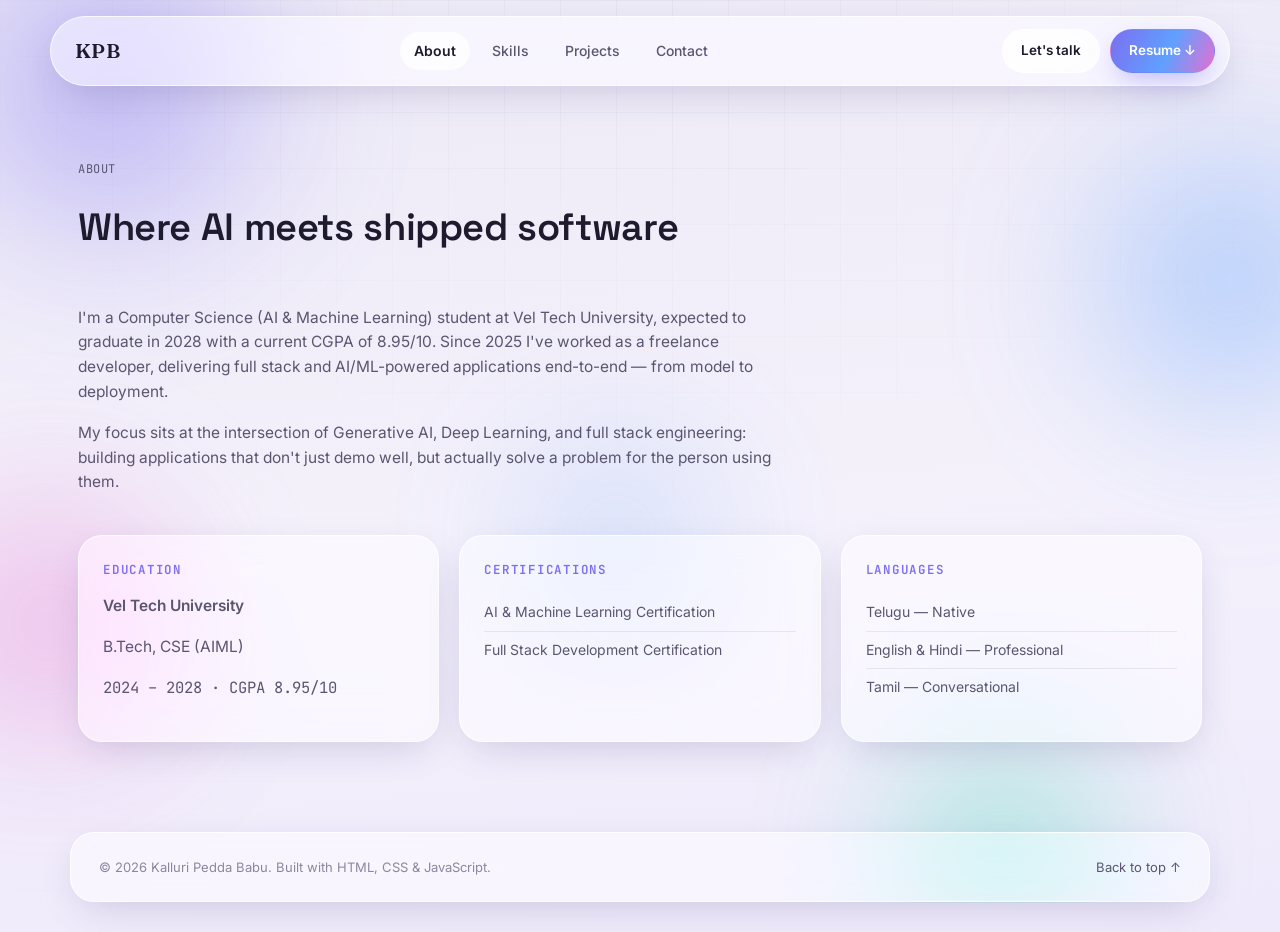
==== about.html @ ea3fc59e "Add files via upload" ====
<!DOCTYPE html>
<html lang="en">
<head>
<meta charset="UTF-8">
<meta name="viewport" content="width=device-width, initial-scale=1.0">
<title>About — Kalluri Pedda Babu</title>
<meta name="description" content="About Kalluri Pedda Babu — AI/ML Engineer and Full Stack Developer, CSE (AIML) student at Vel Tech University.">
<link rel="preconnect" href="https://fonts.googleapis.com">
<link href="https://fonts.googleapis.com/css2?family=Fraunces:opsz,wght@9..144,500;9..144,600&family=Space+Grotesk:wght@400;500;600;700&family=Inter:wght@400;500;600&family=JetBrains+Mono:wght@400;500&display=swap" rel="stylesheet">
<link rel="stylesheet" href="style.css">
</head>
<body>

<div class="bg-blobs" aria-hidden="true">
  <span class="blob blob-1"></span>
  <span class="blob blob-2"></span>
  <span class="blob blob-3"></span>
  <span class="blob blob-4"></span>
  <span class="blob blob-5"></span>
</div>
<div class="grid-overlay" aria-hidden="true"></div>

<!-- ===== NAV ===== -->
<header class="nav-wrap">
  <div class="nav glass" id="nav">
    <a href="index.html" class="logo">KPB</a>
    <nav class="nav-links" id="navLinks">
      <a href="about.html" class="active">About</a>
      <a href="skills.html">Skills</a>
      <a href="projects.html">Projects</a>
      <a href="contact.html">Contact</a>
    </nav>
    <div class="nav-right">
      <a href="contact.html" class="btn btn-glass nav-cta">Let's talk</a>
      <a href="Kalluri_Pedda_Babu_Resume.pdf" download class="btn btn-gradient nav-cta">Resume ↓</a>
    </div>
    <button class="nav-toggle" id="navToggle" aria-label="Toggle menu" aria-expanded="false">
      <span></span><span></span><span></span>
    </button>
  </div>
</header>

<!-- ===== ABOUT ===== -->
<section class="section" id="about">
  <div class="section-inner about-grid">
    <div class="section-head">
      <p class="eyebrow">About</p>
      <h2>Where AI meets shipped software</h2>
    </div>
    <div class="about-body">
      <p>
        I'm a Computer Science (AI & Machine Learning) student at Vel Tech University,
        expected to graduate in 2028 with a current CGPA of 8.95/10. Since 2025 I've worked
        as a freelance developer, delivering full stack and AI/ML-powered applications
        end-to-end — from model to deployment.
      </p>
      <p>
        My focus sits at the intersection of Generative AI, Deep Learning, and full stack
        engineering: building applications that don't just demo well, but actually solve a
        problem for the person using them.
      </p>

      <div class="about-cols">
        <div class="about-col glass">
          <h3>Education</h3>
          <div class="edu-item">
            <p class="edu-school">Vel Tech University</p>
            <p class="edu-degree">B.Tech, CSE (AIML)</p>
            <p class="edu-meta">2024 – 2028 · CGPA 8.95/10</p>
          </div>
        </div>
        <div class="about-col glass">
          <h3>Certifications</h3>
          <ul class="cert-list">
            <li>AI &amp; Machine Learning Certification</li>
            <li>Full Stack Development Certification</li>
          </ul>
        </div>
        <div class="about-col glass">
          <h3>Languages</h3>
          <ul class="cert-list">
            <li>Telugu — Native</li>
            <li>English &amp; Hindi — Professional</li>
            <li>Tamil — Conversational</li>
          </ul>
        </div>
      </div>
    </div>
  </div>
</section>

<footer class="footer glass">
  <p>© <span id="year"></span> Kalluri Pedda Babu. Built with HTML, CSS &amp; JavaScript.</p>
  <a href="index.html" class="back-top">Back to top ↑</a>
</footer>

<script src="script.js"></script>
</body>
</html>
---- style.css ----
/* =========================================================
   Tokens — Liquid Glass theme
   ========================================================= */
:root{
  --bg-1:          #EDEAF7;
  --bg-2:          #F4F1FB;
  --ink:           #1E1B2E;
  --ink-dim:       #5B5670;
  --ink-faint:     #8B87A0;

  --glass-fill:    rgba(255,255,255,0.50);
  --glass-fill-2:  rgba(255,255,255,0.68);
  --glass-border:  rgba(255,255,255,0.75);
  --glass-shadow:  0 12px 40px -12px rgba(46,34,98,0.22);

  --accent-a:      #7C6FF0;
  --accent-b:      #5FA0FF;
  --accent-c:      #E56FD1;
  --accent-mint:   #34D8B0;

  --font-display:  'Space Grotesk', sans-serif;
  --font-logo:     'Fraunces', serif;
  --font-body:     'Inter', sans-serif;
  --font-mono:     'JetBrains Mono', monospace;

  --radius-xl: 32px;
  --radius-lg: 24px;
  --radius-md: 16px;
  --radius-sm: 10px;
  --max: 1180px;
}

*{ box-sizing: border-box; }
html{ scroll-behavior: smooth; }
body{
  margin:0;
  background: linear-gradient(175deg, var(--bg-1), var(--bg-2) 55%, #EFEAFB);
  color: var(--ink);
  font-family: var(--font-body);
  line-height: 1.6;
  -webkit-font-smoothing: antialiased;
  overflow-x: hidden;
  position: relative;
}
img{ max-width:100%; display:block; }
a{ color:inherit; text-decoration:none; }
ul{ margin:0; padding:0; list-style:none; }
h1,h2,h3{ font-family: var(--font-display); font-weight:600; margin:0; letter-spacing:-0.01em; color: var(--ink); }
p{ margin:0; }
button, input, textarea{ font-family: inherit; }

:focus-visible{ outline: 2px solid var(--accent-a); outline-offset: 3px; }

@media (prefers-reduced-motion: reduce){
  *{ animation-duration:0.01ms !important; animation-iteration-count:1 !important; transition-duration:0.01ms !important; scroll-behavior:auto !important; }
}

/* ===== Ambient blurred blobs ===== */
.bg-blobs{ position: fixed; inset:0; z-index:0; overflow:hidden; pointer-events:none; }
.blob{
  position:absolute; border-radius:50%; filter: blur(70px); opacity:0.55;
  animation: drift 18s ease-in-out infinite;
}
.blob-1{ width:420px; height:420px; top:-120px; left:-100px; background: radial-gradient(circle, var(--accent-a), transparent 70%); }
.blob-2{ width:380px; height:380px; top:10%; right:-140px; background: radial-gradient(circle, var(--accent-b), transparent 70%); animation-delay: -4s; }
.blob-3{ width:340px; height:340px; bottom:12%; left:-120px; background: radial-gradient(circle, var(--accent-c), transparent 70%); animation-delay: -9s; }
.blob-4{ width:300px; height:300px; bottom:-100px; right:10%; background: radial-gradient(circle, var(--accent-mint), transparent 70%); animation-delay: -13s; }
.blob-5{ width:260px; height:260px; top:45%; left:38%; background: radial-gradient(circle, var(--accent-b), transparent 70%); opacity:0.35; animation-delay: -6s; }
@keyframes drift{
  0%,100%{ transform: translate(0,0) scale(1); }
  50%{ transform: translate(30px,-24px) scale(1.06); }
}

.grid-overlay{
  position: fixed; inset:0; z-index:0; pointer-events:none;
  background-image:
    linear-gradient(rgba(30,27,46,0.035) 1px, transparent 1px),
    linear-gradient(90deg, rgba(30,27,46,0.035) 1px, transparent 1px);
  background-size: 56px 56px;
  mask-image: radial-gradient(ellipse 1000px 700px at 50% 0%, black, transparent 75%);
}

.section-inner, .hero-inner, .nav{ max-width: var(--max); margin: 0 auto; position: relative; z-index: 2; }
.section-inner, .hero-inner{ padding-left: 28px; padding-right: 28px; }

/* ===== Glass utility ===== */
.glass{
  background: var(--glass-fill);
  border: 1px solid var(--glass-border);
  backdrop-filter: blur(22px) saturate(160%);
  -webkit-backdrop-filter: blur(22px) saturate(160%);
  box-shadow: var(--glass-shadow);
}

.glass-pill{
  display:inline-flex; align-items:center; gap:8px;
  padding: 8px 16px; border-radius: 999px;
  background: var(--glass-fill-2);
  border: 1px solid var(--glass-border);
  backdrop-filter: blur(18px);
  box-shadow: 0 6px 18px -8px rgba(46,34,98,0.18);
}

.eyebrow{
  font-family: var(--font-mono);
  font-size: 12px;
  letter-spacing: 0.05em;
  text-transform: uppercase;
  color: var(--ink-dim);
  margin-bottom: 18px;
}
.dot{
  width:7px; height:7px; border-radius:50%;
  background: var(--accent-mint);
  box-shadow: 0 0 0 4px rgba(52,216,176,0.25);
  animation: pulse 2s ease-in-out infinite;
}
@keyframes pulse{ 0%,100%{ opacity:1; } 50%{ opacity:0.4; } }

/* =========================================================
   Buttons
   ========================================================= */
.btn{
  display:inline-flex; align-items:center; gap:8px;
  font-family: var(--font-body); font-weight:600; font-size:14.5px;
  padding: 13px 24px;
  border-radius: 999px;
  border: 1px solid transparent;
  cursor:pointer;
  transition: transform .18s ease, box-shadow .18s ease, background .18s ease;
  white-space: nowrap;
  color: var(--ink);
}
.btn .arrow, .btn .icon-down{ transition: transform .18s ease; }
.btn:hover .arrow{ transform: translateX(3px); }
.btn:hover .icon-down{ transform: translateY(2px); }

.btn-gradient{
  background: linear-gradient(115deg, var(--accent-a), var(--accent-b) 55%, var(--accent-c));
  color: #fff;
  box-shadow: 0 10px 28px -8px rgba(124,111,240,0.55);
}
.btn-gradient:hover{ transform: translateY(-2px); box-shadow: 0 14px 32px -8px rgba(124,111,240,0.65); }

.btn-glass{
  background: var(--glass-fill-2);
  border-color: var(--glass-border);
  backdrop-filter: blur(16px);
}
.btn-glass:hover{ transform: translateY(-2px); box-shadow: 0 10px 24px -10px rgba(46,34,98,0.25); }

.full-width{ width:100%; justify-content:center; }

/* =========================================================
   Nav
   ========================================================= */
.nav-wrap{ position: sticky; top:16px; z-index: 50; padding: 0 20px; }
.nav{
  display:flex; align-items:center; justify-content:space-between;
  gap: 20px;
  padding: 12px 14px 12px 24px;
  border-radius: 999px;
}
.logo{ font-family: var(--font-logo); font-weight:600; font-size:20px; letter-spacing: 0.02em; }
.nav-links{ display:flex; gap:8px; }
.nav-links a{
  font-size: 14px; color: var(--ink-dim); font-weight:500;
  padding: 8px 14px; border-radius: 999px;
  transition: color .18s ease, background .18s ease;
}
.nav-links a:hover{ color: var(--ink); background: rgba(255,255,255,0.6); }
.nav-links a.active{ color: var(--ink); background: rgba(255,255,255,0.7); font-weight:600; }
.nav-right{ display:flex; align-items:center; gap:10px; }
.nav-cta{ padding: 10px 18px; font-size:13.5px; }
.nav-toggle{ display:none; flex-direction:column; gap:5px; background:none; border:none; cursor:pointer; padding:6px; }
.nav-toggle span{ width:20px; height:2px; background: var(--ink); border-radius:2px; }

@media (max-width: 860px){
  .nav-links{
    position:absolute; top: calc(100% + 8px); left:0; right:0;
    flex-direction:column; gap:4px; padding: 10px;
    border-radius: var(--radius-md);
    background: var(--glass-fill-2);
    border: 1px solid var(--glass-border);
    backdrop-filter: blur(20px);
    max-height:0; overflow:hidden; opacity:0;
    transition: max-height .25s ease, opacity .2s ease;
  }
  .nav-links.open{ max-height: 300px; opacity:1; }
  .nav-links a{ padding:12px 16px; }
  .nav-right{ display:none; }
  .nav-toggle{ display:flex; }
}

/* =========================================================
   Hero
   ========================================================= */
.hero{ padding-top: 56px; position:relative; }
.hero-inner{
  display:grid; grid-template-columns: 1.1fr 0.9fr; gap:40px;
  align-items:center;
  padding-top: 44px; padding-bottom: 70px;
}
.hero-title{
  font-size: clamp(42px, 6vw, 68px);
  line-height: 1.03;
  margin-bottom: 20px;
}
.grad-text{
  background: linear-gradient(100deg, var(--accent-a), var(--accent-b), var(--accent-c));
  -webkit-background-clip: text; background-clip:text; color:transparent;
}
.hero-role{
  font-family: var(--font-mono);
  font-size: 16px;
  color: var(--accent-a);
  min-height: 24px;
  margin-bottom: 22px;
}
.cursor{ animation: blink 1s step-end infinite; }
@keyframes blink{ 50%{ opacity:0; } }

.hero-desc{ max-width: 480px; color: var(--ink-dim); font-size: 16px; margin-bottom: 34px; }
.hero-actions{ display:flex; gap:14px; flex-wrap:wrap; margin-bottom: 30px; }
.hero-socials{ display:flex; gap:12px; }
.hero-socials a{
  width:38px; height:38px; border-radius:50%;
  background: var(--glass-fill-2);
  border:1px solid var(--glass-border);
  backdrop-filter: blur(14px);
  display:flex; align-items:center; justify-content:center;
  font-family: var(--font-mono); font-size:12px; color: var(--ink-dim);
  transition: all .18s ease;
}
.hero-socials a:hover{ color: var(--accent-a); transform: translateY(-2px); }

.hero-visual{ position: relative; display:flex; justify-content:center; align-items:center; min-height: 420px; }
.photo-frame{
  position: relative; width: 300px; height: 300px;
  border-radius: 44% 56% 58% 42% / 48% 44% 56% 52%;
  padding: 10px;
  overflow: hidden;
}
.photo-frame img{
  width:100%; height:100%; object-fit:cover;
  border-radius: 44% 56% 58% 42% / 48% 44% 56% 52%;
}

.float-card{
  position:absolute;
  border-radius: var(--radius-md);
  padding: 14px 16px;
  animation: floaty 5s ease-in-out infinite;
}
@keyframes floaty{ 0%,100%{ transform: translateY(0); } 50%{ transform: translateY(-8px); } }

.card-stack{ top: 4%; left: -10%; width: 190px; animation-delay: .2s; }
.fc-label{ font-family: var(--font-mono); font-size:11px; color: var(--ink-faint); margin-bottom:10px; text-transform:uppercase; letter-spacing:.05em; }
.fc-bars{ display:flex; flex-direction:column; gap:8px; }
.fc-bar-row{ display:flex; align-items:center; gap:8px; font-size:11.5px; }
.fc-bar-row span{ width: 74px; color: var(--ink-dim); font-family: var(--font-mono); font-size: 10.5px; }
.fc-bar-row i{ display:block; height:5px; border-radius:4px; flex:1; background: rgba(30,27,46,0.08); position:relative; overflow:hidden; }
.fc-bar-row i::after{
  content:''; position:absolute; inset:0; width: var(--w);
  background: linear-gradient(90deg, var(--accent-a), var(--accent-b));
  border-radius:4px;
}

.card-exp{ bottom: 8%; right: -10%; display:flex; flex-direction:column; align-items:center; gap:2px; animation-delay: .8s; }
.card-cgpa{ top: 2%; right: -6%; display:flex; flex-direction:column; align-items:center; gap:2px; animation-delay: 1.4s; }
.fc-num{ font-family: var(--font-display); font-size: 22px; color: var(--accent-a); font-weight:700; }
.fc-sub{ font-family: var(--font-mono); font-size: 10px; color: var(--ink-faint); }

@media (max-width: 640px){ .card-stack, .card-exp, .card-cgpa{ display:none; } }

.stats-bar{
  max-width: var(--max); margin: 0 auto;
  padding: 0 28px 64px;
  display:grid; grid-template-columns: repeat(4, 1fr);
  gap: 14px;
  position:relative; z-index:1;
}
.stat{
  border-radius: var(--radius-md);
  padding: 22px 20px;
  display:flex; flex-direction:column; gap:4px;
}
.stat-num{ font-family: var(--font-display); font-size: 26px; font-weight:700; color: var(--ink); }
.stat-label{ font-size: 12.5px; color: var(--ink-dim); }

@media (max-width: 700px){ .stats-bar{ grid-template-columns: repeat(2, 1fr); } }

/* =========================================================
   Sections (shared)
   ========================================================= */
.section{ padding: 90px 0; position:relative; z-index:1; }
.section-alt{ background: rgba(255,255,255,0.22); border-top:1px solid rgba(255,255,255,0.5); border-bottom:1px solid rgba(255,255,255,0.5); }
.section-head h2{ font-size: clamp(28px, 4vw, 38px); max-width: 620px; }
.section-head{ margin-bottom: 48px; }

/* About */
.about-body p{ color: var(--ink-dim); max-width: 720px; margin-bottom: 16px; font-size: 15.5px; }
.about-cols{ display:grid; grid-template-columns: repeat(3, 1fr); gap: 20px; margin-top: 40px; }
.about-col{ border-radius: var(--radius-lg); padding: 24px; }
.about-col h3{ font-size: 12.5px; text-transform:uppercase; letter-spacing:.06em; color: var(--accent-a); font-family: var(--font-mono); margin-bottom:14px; }
.edu-school{ font-weight:600; font-size:15.5px; }
.edu-degree{ color: var(--ink-dim); font-size:14px; margin-top:2px; }
.edu-meta{ font-family: var(--font-mono); font-size:12.5px; color: var(--ink-faint); margin-top:6px; }
.cert-list li{ color: var(--ink-dim); font-size: 14px; padding: 7px 0; border-top: 1px solid rgba(30,27,46,0.08); }
.cert-list li:first-child{ border-top:none; }

@media (max-width: 760px){ .about-cols{ grid-template-columns: 1fr; } }

/* Skills */
.skills-grid{ display:grid; grid-template-columns: repeat(auto-fit, minmax(220px, 1fr)); gap: 16px; margin-bottom: 40px; }
.skill-card{
  border-radius: var(--radius-lg);
  padding: 26px 22px;
  transition: transform .2s ease, box-shadow .2s ease;
}
.skill-card:hover{ transform: translateY(-5px); }
.skill-icon{
  display:inline-flex; width:40px; height:40px; align-items:center; justify-content:center;
  border-radius: 12px;
  background: linear-gradient(135deg, var(--accent-a), var(--accent-b));
  color:#fff; font-size: 17px; margin-bottom: 16px;
}
.skill-card h3{ font-size: 16px; margin-bottom: 8px; }
.skill-card p{ font-size: 13.5px; color: var(--ink-dim); }

.tech-strip{ border-radius: var(--radius-lg); padding: 26px 28px; }
.tech-tags{ display:flex; flex-wrap:wrap; gap: 10px; margin-top: 14px; }
.tech-tags span{
  font-family: var(--font-mono); font-size: 12.5px;
  padding: 8px 14px; border-radius: 999px;
  background: rgba(255,255,255,0.6); border: 1px solid rgba(255,255,255,0.8); color: var(--ink-dim);
}

@media (max-width: 900px){ .skills-grid{ grid-template-columns: repeat(2, 1fr); } }
@media (max-width: 520px){ .skills-grid{ grid-template-columns: 1fr; } }

/* Projects — logo tile cards like the reference dashboard */
.projects-grid{ display:grid; grid-template-columns: repeat(4, 1fr); gap: 18px; }
.project-card{
  border-radius: var(--radius-lg);
  padding: 20px;
  transition: transform .2s ease, box-shadow .2s ease;
}
.project-card:hover{ transform: translateY(-6px); }
.project-logo{
  width: 100%; height: 92px;
  border-radius: var(--radius-md);
  display:flex; align-items:center; justify-content:center;
  font-family: var(--font-display); font-weight:700; font-size: 22px; letter-spacing:.04em;
  margin-bottom: 16px;
  position: relative; overflow: hidden;
}
.logo-dark{ background: linear-gradient(135deg, #241F3D, #4A3F7A); color:#fff; }
.logo-light{ background: rgba(255,255,255,0.75); color: var(--accent-a); border: 1px solid rgba(255,255,255,0.9); }
.logo-mint{ background: linear-gradient(135deg, #1F7A64, var(--accent-mint)); color:#fff; }
.project-logo img{ width:100%; height:100%; object-fit:cover; transition: transform .3s ease; }
.project-card:hover .project-logo img{ transform: scale(1.04); }

.status-pill{
  position:absolute; top:8px; right:8px;
  display:inline-flex; align-items:center; gap:5px;
  font-family: var(--font-mono); font-size: 10px; font-weight:500;
  padding: 4px 9px; border-radius: 999px;
  background: rgba(255,255,255,0.85); color: var(--ink);
  backdrop-filter: blur(6px);
}
.status-live{ color: #0E9A72; }
.status-dev{ color: #B4780F; }
.status-soon{ color: var(--ink-faint); }

.project-link{ display:block; }
.project-link:hover{ text-decoration:none; }

.project-card h3{ font-size: 16.5px; margin-bottom: 4px; }
.project-sub{ font-size: 12px; color: var(--ink-faint); margin-bottom: 10px; font-family: var(--font-mono); }
.project-desc{ font-size: 13px; color: var(--ink-dim); margin-bottom: 16px; }
.project-tags{ display:flex; flex-wrap:wrap; gap:8px; }
.project-tags span{
  display:inline-flex; align-items:center; gap:6px;
  font-family: var(--font-mono); font-size: 11px; color: var(--ink-dim);
  background: rgba(255,255,255,0.55); padding: 5px 10px; border-radius: 999px;
  border: 1px solid rgba(255,255,255,0.7);
}
.tag-dot{ width:6px; height:6px; border-radius:50%; display:inline-block; }
.dot-ok{ background: var(--accent-mint); }
.dot-warn{ background: #F5B860; }
.dot-soon{ background: var(--ink-faint); }

@media (max-width: 980px){ .projects-grid{ grid-template-columns: repeat(2, 1fr); } }
@media (max-width: 560px){ .projects-grid{ grid-template-columns: 1fr; } }

/* Contact */
.contact-grid{ display:grid; grid-template-columns: 1fr 1fr; gap: 30px; align-items:start; }
.contact-sub{ color: var(--ink-dim); font-size: 15px; margin: 6px 0 30px; display:block; max-width: 420px; }
.contact-details{ display:flex; flex-direction:column; border-radius: var(--radius-lg); padding: 6px 24px; }
.contact-row{
  display:flex; justify-content:space-between; align-items:center;
  padding: 16px 0; border-top: 1px solid rgba(30,27,46,0.08);
  transition: color .18s ease;
}
.contact-details a:first-child{ border-top:none; }
.contact-row:hover{ color: var(--accent-a); }
.contact-label{ font-family: var(--font-mono); font-size: 12px; color: var(--ink-faint); text-transform:uppercase; letter-spacing:.05em; }
.contact-value{ font-size: 14.5px; font-weight:500; }

.contact-form{ border-radius: var(--radius-lg); padding: 30px; display:flex; flex-direction:column; gap:18px; }
.contact-form label{ display:flex; flex-direction:column; gap:8px; font-size:13px; color: var(--ink-dim); }
.contact-form input, .contact-form textarea{
  background: rgba(255,255,255,0.55); border:1px solid rgba(255,255,255,0.8); border-radius: var(--radius-sm);
  padding: 12px 14px; color: var(--ink); font-size: 14.5px; resize: vertical;
  transition: border-color .18s ease, background .18s ease;
}
.contact-form input:focus, .contact-form textarea:focus{ border-color: var(--accent-a); outline:none; background: rgba(255,255,255,0.8); }
.form-note{ font-size: 13px; color: var(--accent-a); min-height: 18px; }

@media (max-width: 820px){ .contact-grid{ grid-template-columns: 1fr; } }

/* Footer */
.footer{
  border-radius: var(--radius-lg);
  margin: 0 20px 30px;
  padding: 24px 28px;
  display:flex; justify-content:space-between; align-items:center; flex-wrap:wrap; gap:12px;
  font-size: 13px; color: var(--ink-faint);
  position:relative; z-index:1;
  max-width: calc(var(--max) - 40px);
  margin-left:auto; margin-right:auto;
}
.back-top{ color: var(--ink-dim); transition: color .18s ease; }
.back-top:hover{ color: var(--accent-a); }

/* Reveal on scroll */
.reveal{ opacity:0; transform: translateY(24px); transition: opacity .6s ease, transform .6s ease; }
.reveal.in{ opacity:1; transform: translateY(0); }
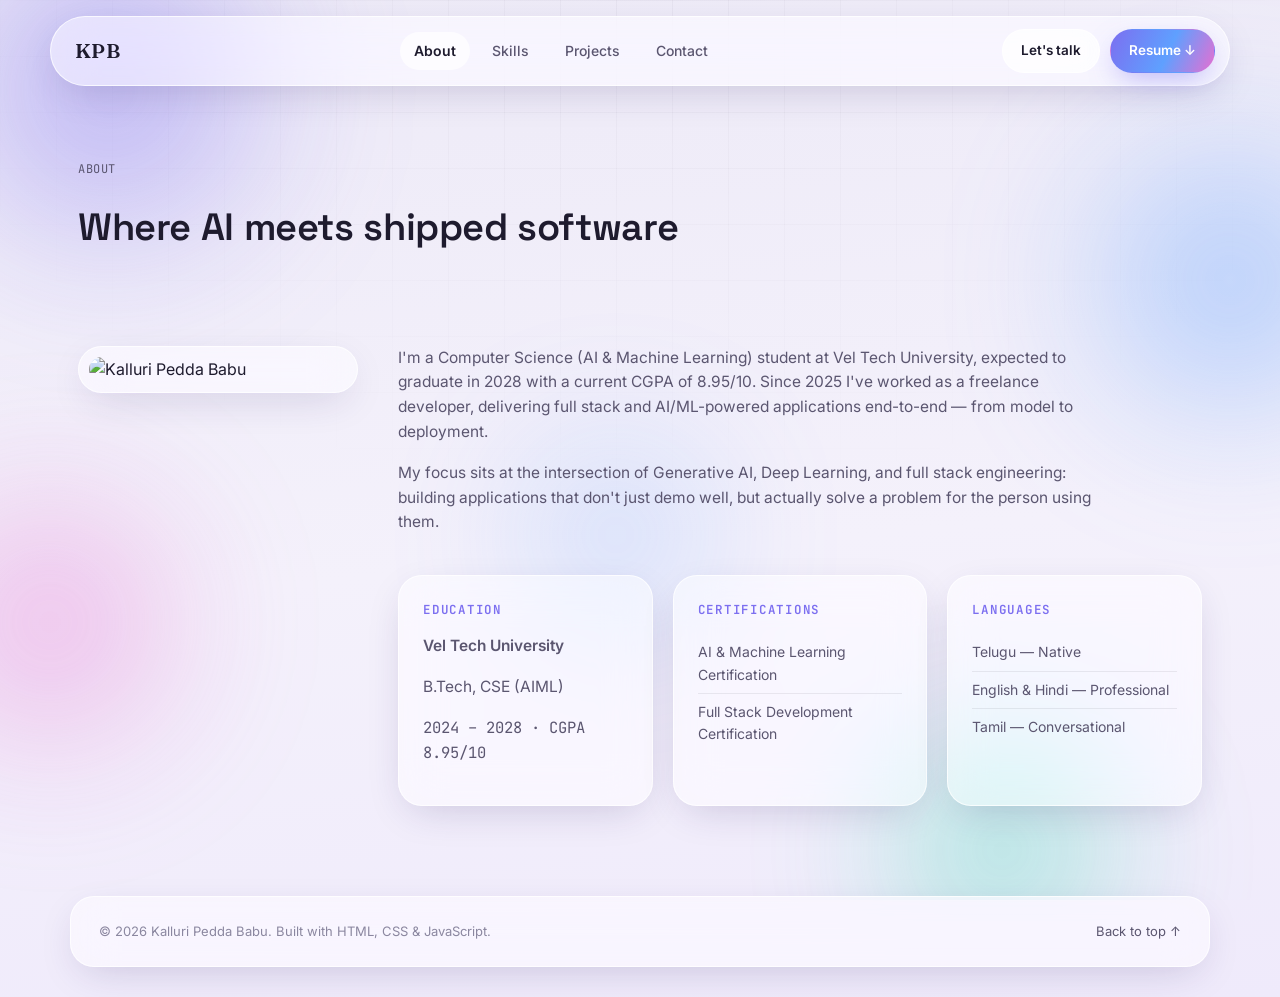
==== commit d11a71d9: "Add files via upload" ====
--- a/about.html
+++ b/about.html
@@ -46,6 +46,11 @@
     <div class="section-head">
       <p class="eyebrow">About</p>
       <h2>Where AI meets shipped software</h2>
+    </div>
+    <div class="about-photo">
+      <div class="about-photo-frame glass">
+        <img src="assets/about-photo.jpg" alt="Kalluri Pedda Babu">
+      </div>
     </div>
     <div class="about-body">
       <p>
--- a/style.css
+++ b/style.css
@@ -299,6 +299,19 @@
 .section-head{ margin-bottom: 48px; }
 
 /* About */
+.about-grid{ display:grid; grid-template-columns: 280px 1fr; gap: 40px; align-items:start; }
+.about-grid .section-head{ grid-column: 1 / -1; }
+.about-photo{ position: sticky; top: 100px; }
+.about-photo-frame{
+  border-radius: var(--radius-lg);
+  padding: 10px;
+  overflow: hidden;
+}
+.about-photo-frame img{
+  width: 100%; height: auto; display:block;
+  border-radius: calc(var(--radius-lg) - 6px);
+  object-fit: cover;
+}
 .about-body p{ color: var(--ink-dim); max-width: 720px; margin-bottom: 16px; font-size: 15.5px; }
 .about-cols{ display:grid; grid-template-columns: repeat(3, 1fr); gap: 20px; margin-top: 40px; }
 .about-col{ border-radius: var(--radius-lg); padding: 24px; }
@@ -309,7 +322,11 @@
 .cert-list li{ color: var(--ink-dim); font-size: 14px; padding: 7px 0; border-top: 1px solid rgba(30,27,46,0.08); }
 .cert-list li:first-child{ border-top:none; }
 
-@media (max-width: 760px){ .about-cols{ grid-template-columns: 1fr; } }
+@media (max-width: 760px){
+  .about-cols{ grid-template-columns: 1fr; }
+  .about-grid{ grid-template-columns: 1fr; }
+  .about-photo{ position: static; max-width: 240px; margin: 0 auto; }
+}
 
 /* Skills */
 .skills-grid{ display:grid; grid-template-columns: repeat(auto-fit, minmax(220px, 1fr)); gap: 16px; margin-bottom: 40px; }
